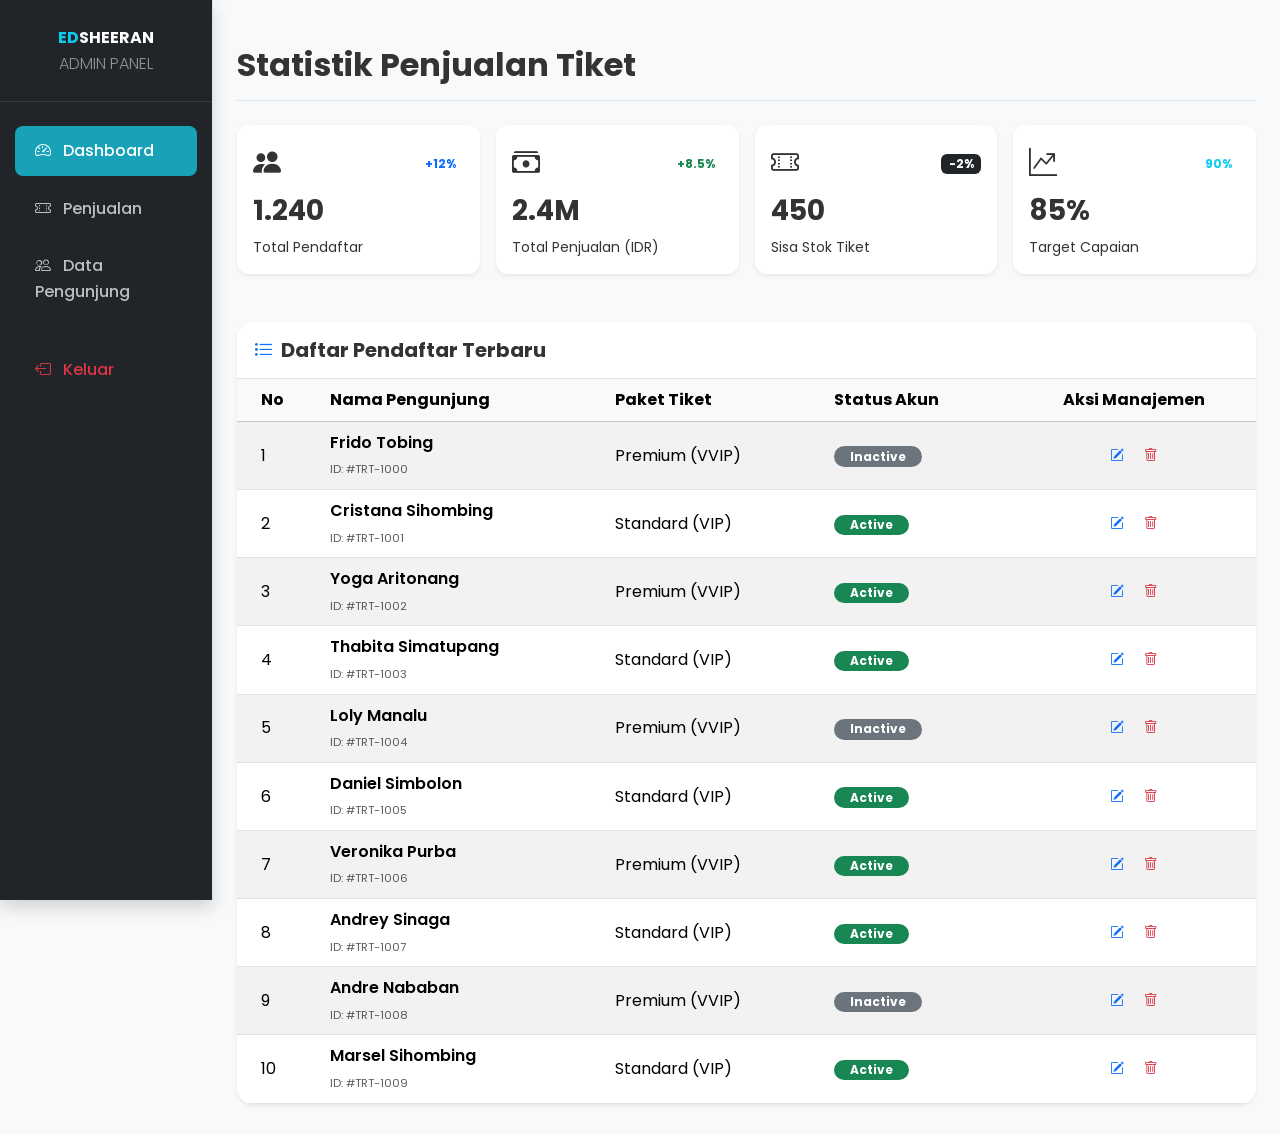
==== dashboard.html @ 990b34ba "Tugas Kelompok 2" ====
<!DOCTYPE html>
<html lang="id">
<head>
    <!-- Pengaturan Meta Data (Sekarang menggunakan self-closing /> untuk menghindari error JSX) -->
    <meta charset="UTF-8" />
    <meta name="viewport" content="width=device-width, initial-scale=1.0" />
    <title>Dashboard Admin - Ed Sheeran Tarutung</title>
    
    <!-- Bootstrap CSS -->
    <link href="https://cdn.jsdelivr.net/npm/bootstrap@5.3.0/dist/css/bootstrap.min.css" rel="stylesheet" />
    <!-- Icon Bootstrap untuk visualisasi menu dan kartu -->
    <link rel="stylesheet" href="https://cdn.jsdelivr.net/npm/bootstrap-icons@1.11.0/font/bootstrap-icons.css" />
    <!-- Google Font Poppins -->
    <link href="https://fonts.googleapis.com/css2?family=Poppins:wght@400;600;700&display=swap" rel="stylesheet" />
    <!-- Link CSS Custom -->
    <link rel="stylesheet" href="css/style.css" />
</head>
<body>

    <div class="container-fluid">
        <div class="row">
            <!-- Sidebar (Sisi Kiri, col-md-3) -->
            <nav class="col-md-3 col-lg-2 sidebar d-md-block collapse border-end shadow" id="sidebarMenu">
                <div class="brand-logo text-center">
                    <span class="text-info">ED</span>SHEERAN <br />
                    <small class="fw-light fs-6 text-white-50">ADMIN PANEL</small>
                </div>
                
                <!-- Navigasi Menu Vertikal -->
                <nav class="nav flex-column mb-4">
                    <a class="nav-link-custom active" href="#"><i class="bi bi-speedometer2 me-2"></i> Dashboard</a>
                    <a class="nav-link-custom" href="#"><i class="bi bi-ticket-perforated me-2"></i> Penjualan</a>
                    <a class="nav-link-custom" href="#"><i class="bi bi-people me-2"></i> Data Pengunjung</a>
                    <a class="nav-link-custom mt-4 text-danger" href="index.html"><i class="bi bi-box-arrow-left me-2"></i> Keluar</a>
                </nav>
            </nav>

            <!-- Bagian Konten Utama (Sisi Kanan, col-md-9) -->
            <main class="col-md-9 ms-sm-auto col-lg-10 px-md-4 main-content">
                <div class="d-flex justify-content-between flex-wrap align-items-center pt-3 pb-2 mb-4 border-bottom">
                    <h2 class="fw-bold">Statistik Penjualan Tiket</h2>
                </div>

                <!-- Bagian Kartu Statistik (Kriteria Tugas 3: Minimal 4 kartu) -->
                <div class="row g-3 mb-5">
                    <!-- Kartu: Total Pengguna -->
                    <div class="col-6 col-md-3">
                        <div class="card card-stat bg-primary text-white p-3 shadow-sm">
                            <div class="d-flex justify-content-between align-items-center mb-2">
                                <i class="bi bi-people-fill fs-3"></i>
                                <span class="badge bg-white text-primary">+12%</span>
                            </div>
                            <h3 class="fw-bold">1.240</h3>
                            <small>Total Pendaftar</small>
                        </div>
                    </div>
                    
                    <!-- Kartu: Total Penjualan -->
                    <div class="col-6 col-md-3">
                        <div class="card card-stat bg-success text-white p-3 shadow-sm">
                            <div class="d-flex justify-content-between align-items-center mb-2">
                                <i class="bi bi-cash-stack fs-3"></i>
                                <span class="badge bg-white text-success">+8.5%</span>
                            </div>
                            <h3 class="fw-bold">2.4M</h3>
                            <small>Total Penjualan (IDR)</small>
                        </div>
                    </div>
                    
                    <!-- Kartu: Sisa Tiket -->
                    <div class="col-6 col-md-3">
                        <div class="card card-stat bg-warning text-dark p-3 shadow-sm">
                            <div class="d-flex justify-content-between align-items-center mb-2">
                                <i class="bi bi-ticket-perforated fs-3"></i>
                                <span class="badge bg-dark text-white">-2%</span>
                            </div>
                            <h3 class="fw-bold">450</h3>
                            <small>Sisa Stok Tiket</small>
                        </div>
                    </div>
                    
                    <!-- Kartu: Target Capaian -->
                    <div class="col-6 col-md-3">
                        <div class="card card-stat bg-info text-white p-3 shadow-sm">
                            <div class="d-flex justify-content-between align-items-center mb-2">
                                <i class="bi bi-graph-up-arrow fs-3"></i>
                                <span class="badge bg-white text-info">90%</span>
                            </div>
                            <h3 class="fw-bold">85%</h3>
                            <small>Target Capaian</small>
                        </div>
                    </div>
                </div>

                <!-- Bagian Tabel Data Pengunjung (Kriteria Tugas 3: Table striped, hover, responsive) -->
                <div class="card shadow-sm border-0 rounded-4 overflow-hidden">
                    <div class="card-header bg-white py-3 border-bottom">
                        <h5 class="mb-0 fw-bold"><i class="bi bi-list-task me-2 text-primary"></i>Daftar Pendaftar Terbaru</h5>
                    </div>
                    
                    <!-- Pembungkus Tabel agar Responsif di Layar Kecil -->
                    <div class="table-responsive">
                        <table class="table table-striped table-hover mb-0 align-middle">
                            <thead class="table-light">
                                <tr>
                                    <th class="ps-4">No</th>
                                    <th>Nama Pengunjung</th>
                                    <th>Paket Tiket</th>
                                    <th>Status Akun</th>
                                    <th class="text-center">Aksi Manajemen</th>
                                </tr>
                            </thead>
                            <!-- Baris tabel diisi otomatis oleh JavaScript -->
                            <tbody id="pendaftarTable"></tbody>
                        </table>
                    </div>
                </div>
            </main>
        </div>
    </div>

    <!-- Bootstrap Bundle JS -->
    <script src="https://cdn.jsdelivr.net/npm/bootstrap@5.3.0/dist/js/bootstrap.bundle.min.js"></script>
    
    <!-- Script untuk Menghasilkan Baris Tabel Contoh (Minimal 10 baris) -->
    <script>
        // Memastikan DOM siap sebelum menjalankan script
        document.addEventListener('DOMContentLoaded', function() {
            const table = document.getElementById('pendaftarTable');
            
            // Daftar nama asli untuk pendaftar
            const daftarNama = [
                "Frido Tobing",
                "Cristana Sihombing",
                "Yoga Aritonang",
                "Thabita Simatupang",
                "Loly Manalu",
                "Daniel Simbolon",
                "Veronika Purba",
                "Andrey Sinaga",
                "Andre Nababan",
                "Marsel Sihombing"
            ];

            // Melakukan perulangan untuk membuat 10 baris data
            for(let i=0; i<daftarNama.length; i++) {
                // Penentuan status pendaftar secara selang-seling
                const statusText = i % 4 === 0 ? 'Inactive' : 'Active';
                const badgeClass = statusText === 'Active' ? 'bg-success' : 'bg-secondary';
                
                table.innerHTML += `
                    <tr>
                        <td class="ps-4">${i+1}</td>
                        <td>
                            <div class="fw-semibold">${daftarNama[i]}</div>
                            <small class="text-muted text-uppercase" style="font-size: 0.7rem;">ID: #TRT-${1000+i}</small>
                        </td>
                        <td>${i % 2 === 0 ? 'Premium (VVIP)' : 'Standard (VIP)'}</td>
                        <td><span class="badge ${badgeClass} rounded-pill px-3">${statusText}</span></td>
                        <td class="text-center">
                            <button class="btn btn-sm btn-outline-primary border-0" title="Edit Data"><i class="bi bi-pencil-square"></i></button>
                            <button class="btn btn-sm btn-outline-danger border-0" title="Hapus Data"><i class="bi bi-trash"></i></button>
                        </td>
                    </tr>
                `;
            }
        });
    </script>
</body>
</html>
---- css/style.css ----
/* FILE: style.css
   KETERANGAN: Pusat pengaturan gaya (styling) untuk seluruh halaman web.
   TERHUBUNG KE: index.html, form_pendaftaran.html, dan dashboard.html
*/

/* --- 1. VARIABEL & PENGATURAN DASAR --- */
:root {
    --primary-color: #17a2b8;   /* Warna biru info */
    --secondary-color: #1a1a1a; /* Warna hitam pekat */
    --accent-color: #ffc107;    /* Warna kuning aksen */
}

body {
    font-family: 'Poppins', sans-serif;
    color: #333;
    line-height: 1.6;
    background-color: #f8f9fa; /* Latar belakang default untuk halaman form & dashboard */
}

/* --- 2. PENGATURAN BACKGROUND LANDING PAGE --- */
/* Class ini dipasang di tag <body> pada index.html agar gambar menutupi seluruh halaman dasar */
body.bg-full-image {
    background: linear-gradient(rgba(0,0,0,0.7), rgba(0,0,0,0.7)), 
                url('../img/hero-bg.jpg'); 
    background-size: cover;
    background-position: center center;
    background-attachment: fixed; /* Gambar diam saat halaman di-scroll */
    background-repeat: no-repeat;
    color: white; /* Mengubah teks dasar menjadi putih agar kontras dengan background gelap */
}

/* Fallback jika gambar tidak ada */
body.bg-full-image:not([style*="url"]) {
    background-color: #2c3e50;
}

/* --- 3. GAYA NAVBAR (NAVIGASI) --- */
.navbar {
    transition: all 0.5s ease-in-out;
    padding: 20px 0;
}

.navbar.navbar-scrolled {
    background-color: var(--secondary-color) !important;
    padding: 10px 0;
    box-shadow: 0 4px 12px rgba(0,0,0,0.5);
}

.navbar-brand {
    font-size: 1.5rem;
    letter-spacing: 1px;
}

/* --- 4. GAYA HERO SECTION --- */
.hero-section {
    height: 100vh; /* Tinggi penuh 1 layar */
    display: flex;
    align-items: center;
    /* Background sudah dipindah ke body.bg-full-image */
}

.hero-title {
    font-weight: 800;
    text-shadow: 2px 2px 4px rgba(0,0,0,0.5);
}

/* --- 5. GAYA KARTU (CARD) --- */
.card {
    border: none;
    transition: all 0.3s ease;
    border-radius: 20px;
    overflow: hidden;
    /* Kartu diatur eksplisit menjadi putih agar tidak transparan */
    background-color: #ffffff !important; 
    color: #333 !important; /* Teks di dalam kartu tetap gelap */
}

.card:hover {
    transform: translateY(-15px);
    box-shadow: 0 15px 30px rgba(0,0,0,0.3);
}

.card-img-top {
    height: 220px;
    object-fit: cover;
}

.btn-rounded {
    border-radius: 50px;
    padding: 10px 30px;
    font-weight: 600;
}

/* --- 6. GAYA HALAMAN PENDAFTARAN (form_pendaftaran.html) --- */
.registration-container {
    padding: 100px 0 50px;
}

.registration-card {
    background: white;
    border-radius: 20px;
    padding: 40px;
    box-shadow: 0 10px 30px rgba(0,0,0,0.05);
}

.form-label {
    font-weight: 600;
    margin-bottom: 0.5rem;
}

/* --- 7. GAYA SIDEBAR DASHBOARD (dashboard.html) --- */
.sidebar {
    position: fixed;
    top: 0;
    bottom: 0;
    left: 0;
    z-index: 100;
    padding: 0;
    background-color: #212529;
    color: white;
    min-height: 100vh;
}

.brand-logo {
    padding: 25px;
    font-weight: 700;
    border-bottom: 1px solid rgba(255, 255, 255, 0.1);
    margin-bottom: 20px;
}

.nav-link-custom {
    font-weight: 500;
    color: rgba(255, 255, 255, 0.7);
    padding: 12px 20px;
    text-decoration: none;
    display: block;
    margin: 4px 15px;
    border-radius: 8px;
    transition: 0.2s;
}

.nav-link-custom:hover, .nav-link-custom.active {
    color: #fff;
    background-color: var(--primary-color);
}

.main-content {
    padding: 30px;
}

.card-stat {
    border-radius: 12px;
    border: none;
    transition: transform 0.2s;
}

.card-stat:hover {
    transform: scale(1.05);
}

@media (max-width: 767.98px) {
    .sidebar { 
        position: static;
        min-height: auto;
    }
}

/* --- 8. UTILITAS SECTION --- */
section {
    padding: 80px 0;
}

.section-title {
    font-weight: 700;
    position: relative;
    padding-bottom: 15px;
    margin-bottom: 30px;
    color: white; /* Judul section di landing page menjadi putih */
}

.section-title::after {
    content: '';
    position: absolute;
    bottom: 0;
    left: 50%;
    transform: translateX(-50%);
    width: 80px;
    height: 4px;
    background-color: var(--primary-color);
}
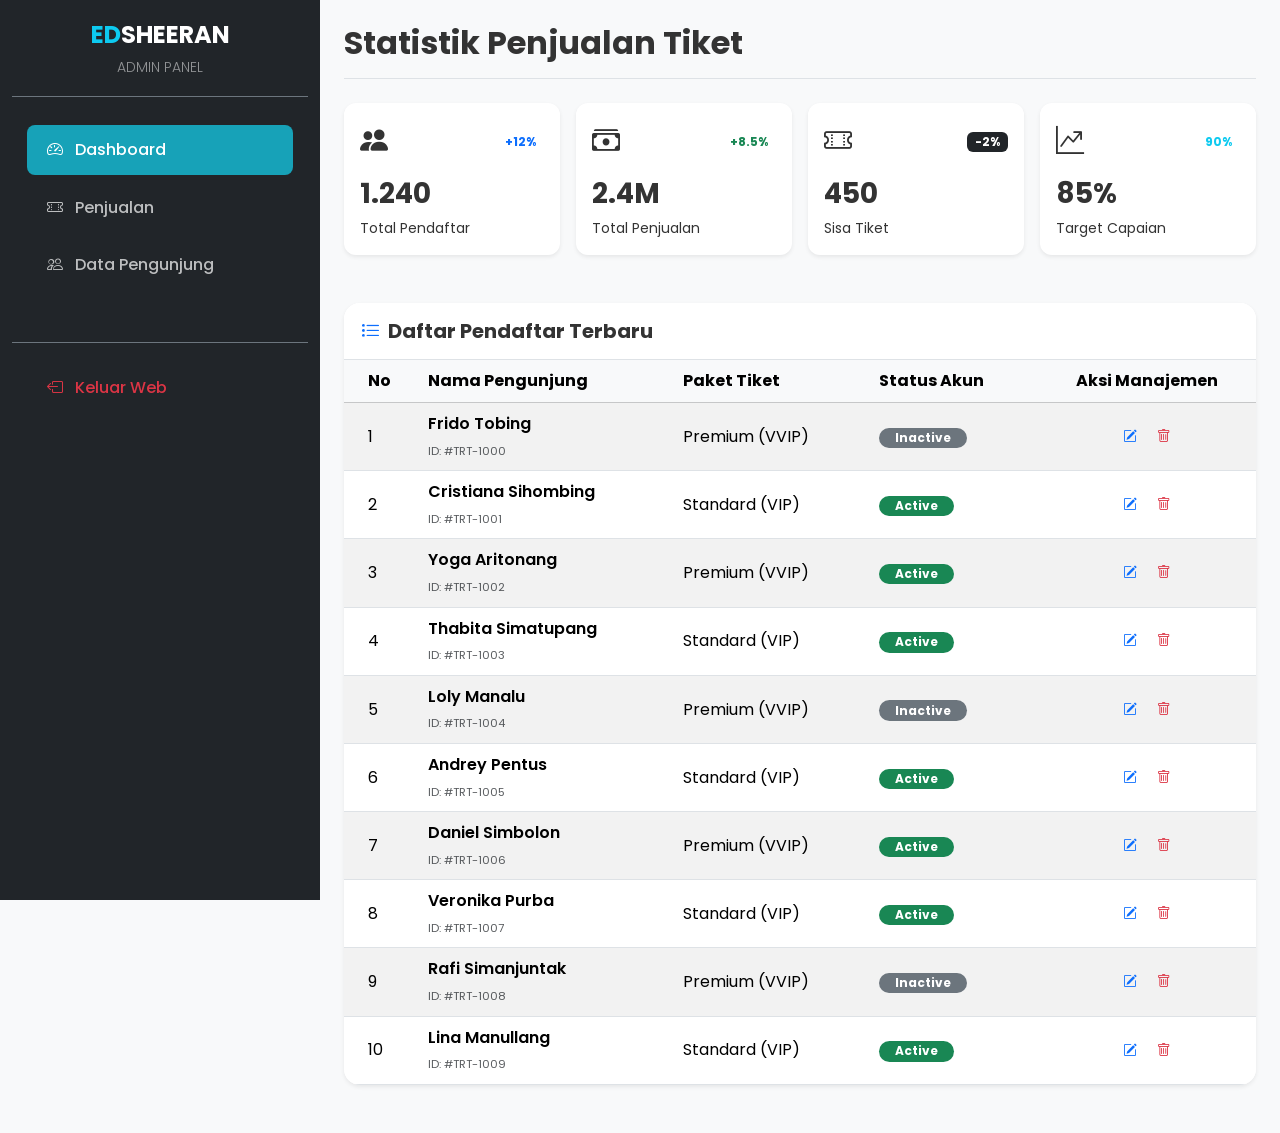
==== commit 6efcedb6: "Perbaikan lagi" ====
--- a/dashboard.html
+++ b/dashboard.html
@@ -1,104 +1,133 @@
 <!DOCTYPE html>
 <html lang="id">
 <head>
-    <!-- Pengaturan Meta Data (Sekarang menggunakan self-closing /> untuk menghindari error JSX) -->
-    <meta charset="UTF-8" />
-    <meta name="viewport" content="width=device-width, initial-scale=1.0" />
+    <!-- Pengaturan Meta Data W3C Valid (Tanpa trailing slash) -->
+    <meta charset="UTF-8">
+    <meta name="viewport" content="width=device-width, initial-scale=1.0">
     <title>Dashboard Admin - Ed Sheeran Tarutung</title>
     
-    <!-- Bootstrap CSS -->
-    <link href="https://cdn.jsdelivr.net/npm/bootstrap@5.3.0/dist/css/bootstrap.min.css" rel="stylesheet" />
-    <!-- Icon Bootstrap untuk visualisasi menu dan kartu -->
-    <link rel="stylesheet" href="https://cdn.jsdelivr.net/npm/bootstrap-icons@1.11.0/font/bootstrap-icons.css" />
-    <!-- Google Font Poppins -->
-    <link href="https://fonts.googleapis.com/css2?family=Poppins:wght@400;600;700&display=swap" rel="stylesheet" />
-    <!-- Link CSS Custom -->
-    <link rel="stylesheet" href="css/style.css" />
+    <!-- Memanggil CSS Bootstrap 5 -->
+    <link href="https://cdn.jsdelivr.net/npm/bootstrap@5.3.0/dist/css/bootstrap.min.css" rel="stylesheet">
+    <!-- Icon Bootstrap -->
+    <link rel="stylesheet" href="https://cdn.jsdelivr.net/npm/bootstrap-icons@1.11.0/font/bootstrap-icons.css">
+    <!-- Font Poppins -->
+    <link href="https://fonts.googleapis.com/css2?family=Poppins:wght@400;600;700&display=swap" rel="stylesheet">
+    <!-- CSS Custom -->
+    <link rel="stylesheet" href="css/style.css">
 </head>
-<body>
+<body class="bg-light">
+
+    <!-- TOMBOL TOGGLE KHUSUS MOBILE (< 768px) -->
+    <!-- Header ini hanya muncul di mobile (d-md-none) untuk memunculkan/menyembunyikan sidebar -->
+    <header class="navbar navbar-dark sticky-top bg-dark flex-md-nowrap p-0 shadow d-md-none">
+        <a class="navbar-brand col-md-3 col-lg-2 me-0 px-3 fs-6 fw-bold" href="#">ADMIN PANEL</a>
+        <button class="navbar-toggler position-absolute d-md-none collapsed" type="button" data-bs-toggle="collapse" data-bs-target="#sidebarMenu" aria-controls="sidebarMenu" aria-expanded="false" aria-label="Toggle navigation">
+            <span class="navbar-toggler-icon"></span>
+        </button>
+    </header>
 
     <div class="container-fluid">
         <div class="row">
-            <!-- Sidebar (Sisi Kiri, col-md-3) -->
-            <nav class="col-md-3 col-lg-2 sidebar d-md-block collapse border-end shadow" id="sidebarMenu">
-                <div class="brand-logo text-center">
-                    <span class="text-info">ED</span>SHEERAN <br />
-                    <small class="fw-light fs-6 text-white-50">ADMIN PANEL</small>
+            <!-- SIDEBAR: Sesuai kriteria (col-md-3, background gelap, teks putih, bisa di-collapse di mobile) -->
+            <nav id="sidebarMenu" class="col-md-3 d-md-block bg-dark text-white sidebar collapse">
+                <div class="position-sticky pt-3">
+                    <!-- Logo / Brand di Sidebar (Disembunyikan di header mobile agar tidak ganda) -->
+                    <div class="brand-logo text-center d-none d-md-block pb-3 mb-4 border-bottom border-secondary">
+                        <span class="text-info fs-4 fw-bold">ED</span><span class="fs-4 fw-bold">SHEERAN</span><br>
+                        <small class="fw-light text-white-50">ADMIN PANEL</small>
+                    </div>
+
+                    <!-- Menu Navigasi Vertikal -->
+                    <ul class="nav flex-column mb-auto">
+                        <li class="nav-item">
+                            <a class="nav-link-custom active" aria-current="page" href="#">
+                                <i class="bi bi-speedometer2 me-2"></i> Dashboard
+                            </a>
+                        </li>
+                        <li class="nav-item">
+                            <a class="nav-link-custom" href="#">
+                                <i class="bi bi-ticket-perforated me-2"></i> Penjualan
+                            </a>
+                        </li>
+                        <li class="nav-item">
+                            <a class="nav-link-custom" href="#">
+                                <i class="bi bi-people me-2"></i> Data Pengunjung
+                            </a>
+                        </li>
+                    </ul>
+
+                    <!-- Menu Keluar di bawah -->
+                    <ul class="nav flex-column mt-5 pt-3 border-top border-secondary">
+                        <li class="nav-item">
+                            <a class="nav-link-custom text-danger" href="index.html">
+                                <i class="bi bi-box-arrow-left me-2"></i> Keluar Web
+                            </a>
+                        </li>
+                    </ul>
                 </div>
-                
-                <!-- Navigasi Menu Vertikal -->
-                <nav class="nav flex-column mb-4">
-                    <a class="nav-link-custom active" href="#"><i class="bi bi-speedometer2 me-2"></i> Dashboard</a>
-                    <a class="nav-link-custom" href="#"><i class="bi bi-ticket-perforated me-2"></i> Penjualan</a>
-                    <a class="nav-link-custom" href="#"><i class="bi bi-people me-2"></i> Data Pengunjung</a>
-                    <a class="nav-link-custom mt-4 text-danger" href="index.html"><i class="bi bi-box-arrow-left me-2"></i> Keluar</a>
-                </nav>
             </nav>
 
-            <!-- Bagian Konten Utama (Sisi Kanan, col-md-9) -->
-            <main class="col-md-9 ms-sm-auto col-lg-10 px-md-4 main-content">
-                <div class="d-flex justify-content-between flex-wrap align-items-center pt-3 pb-2 mb-4 border-bottom">
-                    <h2 class="fw-bold">Statistik Penjualan Tiket</h2>
+            <!-- KONTEN UTAMA: Sesuai kriteria (col-md-9) -->
+            <main class="col-md-9 ms-sm-auto px-md-4 main-content">
+                <div class="d-flex justify-content-between flex-wrap align-items-center pt-4 pb-2 mb-4 border-bottom">
+                    <!-- H1 untuk standar hierarki SEO W3C -->
+                    <h1 class="fw-bold h2">Statistik Penjualan Tiket</h1>
                 </div>
 
-                <!-- Bagian Kartu Statistik (Kriteria Tugas 3: Minimal 4 kartu) -->
+                <!-- KARTU STATISTIK (Minimal 4) -->
                 <div class="row g-3 mb-5">
-                    <!-- Kartu: Total Pengguna -->
                     <div class="col-6 col-md-3">
-                        <div class="card card-stat bg-primary text-white p-3 shadow-sm">
+                        <div class="card card-stat bg-primary text-white p-3 shadow-sm h-100">
                             <div class="d-flex justify-content-between align-items-center mb-2">
                                 <i class="bi bi-people-fill fs-3"></i>
                                 <span class="badge bg-white text-primary">+12%</span>
                             </div>
-                            <h3 class="fw-bold">1.240</h3>
+                            <div class="fs-3 fw-bold">1.240</div>
                             <small>Total Pendaftar</small>
                         </div>
                     </div>
                     
-                    <!-- Kartu: Total Penjualan -->
                     <div class="col-6 col-md-3">
-                        <div class="card card-stat bg-success text-white p-3 shadow-sm">
+                        <div class="card card-stat bg-success text-white p-3 shadow-sm h-100">
                             <div class="d-flex justify-content-between align-items-center mb-2">
                                 <i class="bi bi-cash-stack fs-3"></i>
                                 <span class="badge bg-white text-success">+8.5%</span>
                             </div>
-                            <h3 class="fw-bold">2.4M</h3>
-                            <small>Total Penjualan (IDR)</small>
+                            <div class="fs-3 fw-bold">2.4M</div>
+                            <small>Total Penjualan</small>
                         </div>
                     </div>
                     
-                    <!-- Kartu: Sisa Tiket -->
                     <div class="col-6 col-md-3">
-                        <div class="card card-stat bg-warning text-dark p-3 shadow-sm">
+                        <div class="card card-stat bg-warning text-dark p-3 shadow-sm h-100">
                             <div class="d-flex justify-content-between align-items-center mb-2">
                                 <i class="bi bi-ticket-perforated fs-3"></i>
                                 <span class="badge bg-dark text-white">-2%</span>
                             </div>
-                            <h3 class="fw-bold">450</h3>
-                            <small>Sisa Stok Tiket</small>
+                            <div class="fs-3 fw-bold">450</div>
+                            <small>Sisa Tiket</small>
                         </div>
                     </div>
                     
-                    <!-- Kartu: Target Capaian -->
                     <div class="col-6 col-md-3">
-                        <div class="card card-stat bg-info text-white p-3 shadow-sm">
+                        <div class="card card-stat bg-info text-white p-3 shadow-sm h-100">
                             <div class="d-flex justify-content-between align-items-center mb-2">
                                 <i class="bi bi-graph-up-arrow fs-3"></i>
                                 <span class="badge bg-white text-info">90%</span>
                             </div>
-                            <h3 class="fw-bold">85%</h3>
+                            <div class="fs-3 fw-bold">85%</div>
                             <small>Target Capaian</small>
                         </div>
                     </div>
                 </div>
 
-                <!-- Bagian Tabel Data Pengunjung (Kriteria Tugas 3: Table striped, hover, responsive) -->
-                <div class="card shadow-sm border-0 rounded-4 overflow-hidden">
+                <!-- TABEL DATA (10 Baris, Aksi, Hover, Striped, Responsive) -->
+                <div class="card shadow-sm border-0 rounded-4 overflow-hidden mb-5">
                     <div class="card-header bg-white py-3 border-bottom">
-                        <h5 class="mb-0 fw-bold"><i class="bi bi-list-task me-2 text-primary"></i>Daftar Pendaftar Terbaru</h5>
+                        <!-- H2 melanjutkan hierarki dari H1 di atas -->
+                        <h2 class="mb-0 fw-bold h5"><i class="bi bi-list-task me-2 text-primary"></i>Daftar Pendaftar Terbaru</h2>
                     </div>
                     
-                    <!-- Pembungkus Tabel agar Responsif di Layar Kecil -->
                     <div class="table-responsive">
                         <table class="table table-striped table-hover mb-0 align-middle">
                             <thead class="table-light">
@@ -110,7 +139,7 @@
                                     <th class="text-center">Aksi Manajemen</th>
                                 </tr>
                             </thead>
-                            <!-- Baris tabel diisi otomatis oleh JavaScript -->
+                            <!-- Data akan dimuat otomatis oleh JavaScript -->
                             <tbody id="pendaftarTable"></tbody>
                         </table>
                     </div>
@@ -121,30 +150,17 @@
 
     <!-- Bootstrap Bundle JS -->
     <script src="https://cdn.jsdelivr.net/npm/bootstrap@5.3.0/dist/js/bootstrap.bundle.min.js"></script>
-    
-    <!-- Script untuk Menghasilkan Baris Tabel Contoh (Minimal 10 baris) -->
     <script>
-        // Memastikan DOM siap sebelum menjalankan script
+        // DOMContentLoaded memastikan script berjalan setelah HTML dirender penuh
         document.addEventListener('DOMContentLoaded', function() {
             const table = document.getElementById('pendaftarTable');
-            
-            // Daftar nama asli untuk pendaftar
             const daftarNama = [
-                "Frido Tobing",
-                "Cristana Sihombing",
-                "Yoga Aritonang",
-                "Thabita Simatupang",
-                "Loly Manalu",
-                "Daniel Simbolon",
-                "Veronika Purba",
-                "Andrey Sinaga",
-                "Andre Nababan",
-                "Marsel Sihombing"
+                "Frido Tobing", "Cristiana Sihombing", "Yoga Aritonang", "Thabita Simatupang", "Loly Manalu",
+                "Andrey Pentus", "Daniel Simbolon", "Veronika Purba", "Rafi Simanjuntak", "Lina Manullang"
             ];
 
-            // Melakukan perulangan untuk membuat 10 baris data
+            // Loop 10x untuk membuat 10 baris data sesuai array daftarNama
             for(let i=0; i<daftarNama.length; i++) {
-                // Penentuan status pendaftar secara selang-seling
                 const statusText = i % 4 === 0 ? 'Inactive' : 'Active';
                 const badgeClass = statusText === 'Active' ? 'bg-success' : 'bg-secondary';
                 
@@ -158,6 +174,7 @@
                         <td>${i % 2 === 0 ? 'Premium (VVIP)' : 'Standard (VIP)'}</td>
                         <td><span class="badge ${badgeClass} rounded-pill px-3">${statusText}</span></td>
                         <td class="text-center">
+                            <!-- Tombol Edit & Hapus -->
                             <button class="btn btn-sm btn-outline-primary border-0" title="Edit Data"><i class="bi bi-pencil-square"></i></button>
                             <button class="btn btn-sm btn-outline-danger border-0" title="Hapus Data"><i class="bi bi-trash"></i></button>
                         </td>
--- a/css/style.css
+++ b/css/style.css
@@ -1,40 +1,31 @@
-/* FILE: style.css
-   KETERANGAN: Pusat pengaturan gaya (styling) untuk seluruh halaman web.
-   TERHUBUNG KE: index.html, form_pendaftaran.html, dan dashboard.html
-*/
-
-/* --- 1. VARIABEL & PENGATURAN DASAR --- */
+/* --- PENGATURAN DASAR & VARIABEL --- */
 :root {
-    --primary-color: #17a2b8;   /* Warna biru info */
-    --secondary-color: #1a1a1a; /* Warna hitam pekat */
-    --accent-color: #ffc107;    /* Warna kuning aksen */
+    --primary-color: #17a2b8;
+    --secondary-color: #1a1a1a;
+    --accent-color: #ffc107;
 }
 
 body {
     font-family: 'Poppins', sans-serif;
     color: #333;
     line-height: 1.6;
-    background-color: #f8f9fa; /* Latar belakang default untuk halaman form & dashboard */
 }
 
-/* --- 2. PENGATURAN BACKGROUND LANDING PAGE --- */
-/* Class ini dipasang di tag <body> pada index.html agar gambar menutupi seluruh halaman dasar */
+/* --- BACKGROUND LANDING PAGE KHUSUS (index.html) --- */
 body.bg-full-image {
     background: linear-gradient(rgba(0,0,0,0.7), rgba(0,0,0,0.7)), 
                 url('../img/hero-bg.jpg'); 
     background-size: cover;
     background-position: center center;
-    background-attachment: fixed; /* Gambar diam saat halaman di-scroll */
+    background-attachment: fixed;
     background-repeat: no-repeat;
-    color: white; /* Mengubah teks dasar menjadi putih agar kontras dengan background gelap */
+    color: white; 
 }
-
-/* Fallback jika gambar tidak ada */
 body.bg-full-image:not([style*="url"]) {
     background-color: #2c3e50;
 }
 
-/* --- 3. GAYA NAVBAR (NAVIGASI) --- */
+/* --- NAVBAR (index.html & form_pendaftaran.html) --- */
 .navbar {
     transition: all 0.5s ease-in-out;
     padding: 20px 0;
@@ -51,12 +42,11 @@
     letter-spacing: 1px;
 }
 
-/* --- 4. GAYA HERO SECTION --- */
+/* --- HERO SECTION --- */
 .hero-section {
-    height: 100vh; /* Tinggi penuh 1 layar */
+    height: 100vh;
     display: flex;
     align-items: center;
-    /* Background sudah dipindah ke body.bg-full-image */
 }
 
 .hero-title {
@@ -64,15 +54,14 @@
     text-shadow: 2px 2px 4px rgba(0,0,0,0.5);
 }
 
-/* --- 5. GAYA KARTU (CARD) --- */
+/* --- CARD KOMPONEN (Tugas 1 & Tugas 3) --- */
 .card {
     border: none;
     transition: all 0.3s ease;
     border-radius: 20px;
     overflow: hidden;
-    /* Kartu diatur eksplisit menjadi putih agar tidak transparan */
     background-color: #ffffff !important; 
-    color: #333 !important; /* Teks di dalam kartu tetap gelap */
+    color: #333 !important;
 }
 
 .card:hover {
@@ -91,7 +80,7 @@
     font-weight: 600;
 }
 
-/* --- 6. GAYA HALAMAN PENDAFTARAN (form_pendaftaran.html) --- */
+/* --- FORM PENDAFTARAN (Tugas 2) --- */
 .registration-container {
     padding: 100px 0 50px;
 }
@@ -108,24 +97,20 @@
     margin-bottom: 0.5rem;
 }
 
-/* --- 7. GAYA SIDEBAR DASHBOARD (dashboard.html) --- */
+/* --- LAYOUT SIDEBAR DASHBOARD (Tugas 3) --- */
+/* Menggunakan position sticky agar flow grid col-md-3 tetap rapi */
 .sidebar {
-    position: fixed;
+    position: sticky;
     top: 0;
-    bottom: 0;
-    left: 0;
-    z-index: 100;
-    padding: 0;
-    background-color: #212529;
-    color: white;
-    min-height: 100vh;
+    height: 100vh;
+    overflow-x: hidden;
+    overflow-y: auto; /* Bisa di-scroll jika menu terlalu panjang */
 }
 
-.brand-logo {
-    padding: 25px;
-    font-weight: 700;
-    border-bottom: 1px solid rgba(255, 255, 255, 0.1);
-    margin-bottom: 20px;
+/* Tombol hamburger hanya di layar <768px */
+.navbar-toggler {
+    right: 1rem;
+    top: 0.75rem;
 }
 
 .nav-link-custom {
@@ -145,9 +130,10 @@
 }
 
 .main-content {
-    padding: 30px;
+    min-height: 100vh;
 }
 
+/* Animasi untuk kartu statistik dashboard */
 .card-stat {
     border-radius: 12px;
     border: none;
@@ -158,14 +144,22 @@
     transform: scale(1.05);
 }
 
+/* Responsivitas Mobile untuk Dashboard */
 @media (max-width: 767.98px) {
+    /* Navbar header untuk mobile harus fixed di atas */
+    header.sticky-top {
+        position: sticky;
+        top: 0;
+        z-index: 1020;
+    }
     .sidebar { 
         position: static;
-        min-height: auto;
+        height: auto;
+        padding-top: 10px;
     }
 }
 
-/* --- 8. UTILITAS SECTION --- */
+/* --- UTILITAS SECTION --- */
 section {
     padding: 80px 0;
 }
@@ -175,7 +169,7 @@
     position: relative;
     padding-bottom: 15px;
     margin-bottom: 30px;
-    color: white; /* Judul section di landing page menjadi putih */
+    color: white; 
 }
 
 .section-title::after {
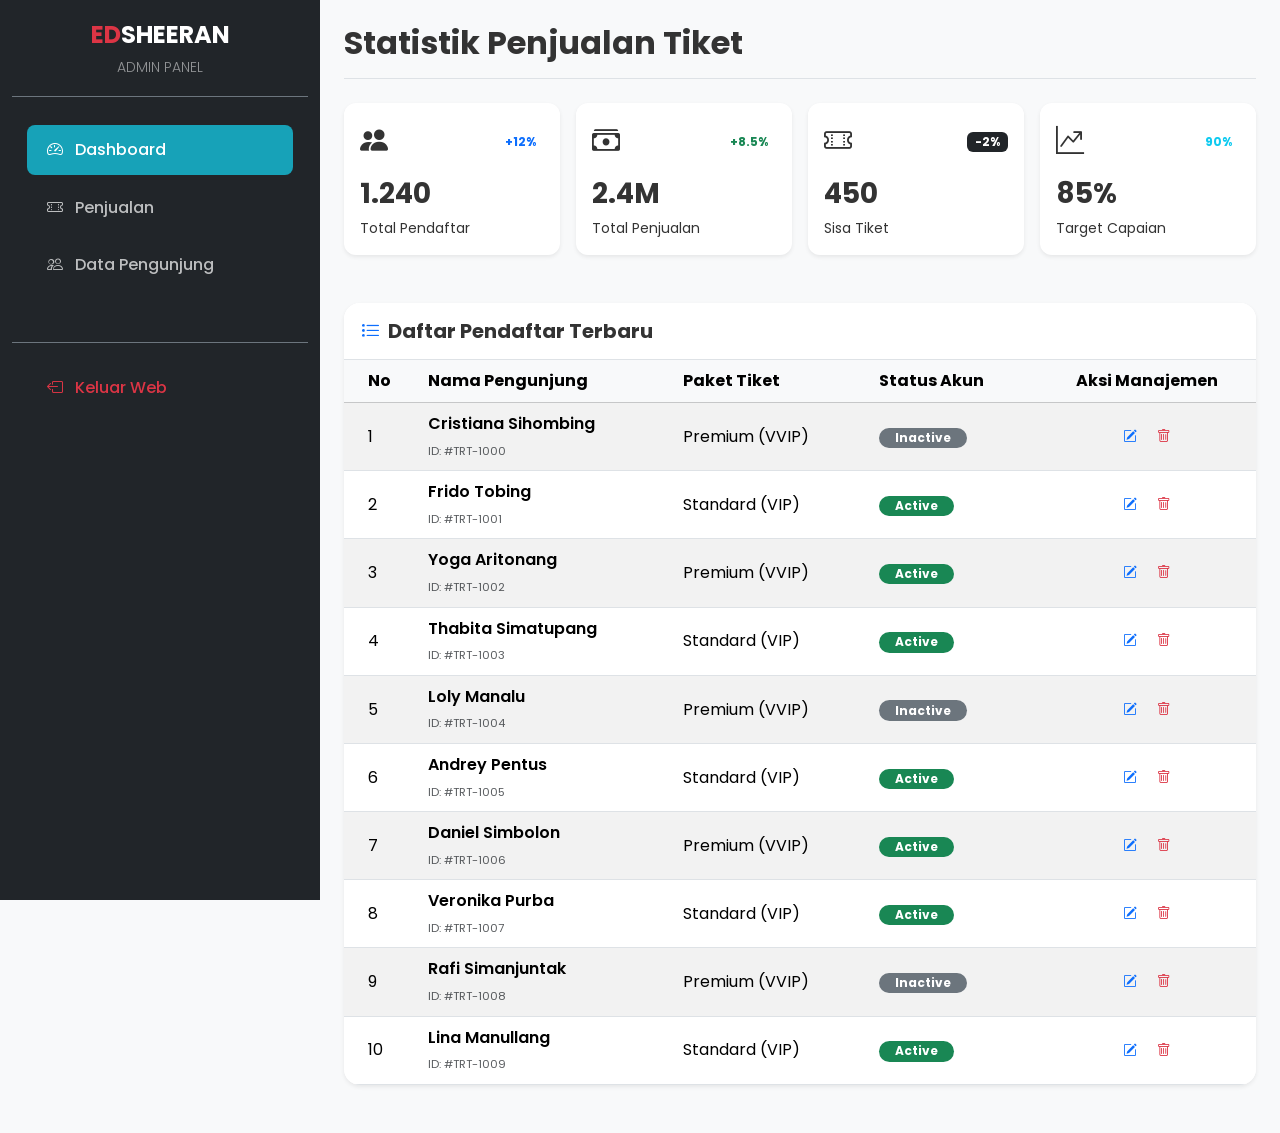
==== commit 81d8f9f9: "Kelompok 2 : Yoga, Frido, Cristiana" ====
--- a/dashboard.html
+++ b/dashboard.html
@@ -33,7 +33,7 @@
                 <div class="position-sticky pt-3">
                     <!-- Logo / Brand di Sidebar (Disembunyikan di header mobile agar tidak ganda) -->
                     <div class="brand-logo text-center d-none d-md-block pb-3 mb-4 border-bottom border-secondary">
-                        <span class="text-info fs-4 fw-bold">ED</span><span class="fs-4 fw-bold">SHEERAN</span><br>
+                        <span class="text-danger fs-4 fw-bold">ED</span><span class="fs-4 fw-bold">SHEERAN</span><br>
                         <small class="fw-light text-white-50">ADMIN PANEL</small>
                     </div>
 
@@ -155,7 +155,7 @@
         document.addEventListener('DOMContentLoaded', function() {
             const table = document.getElementById('pendaftarTable');
             const daftarNama = [
-                "Frido Tobing", "Cristiana Sihombing", "Yoga Aritonang", "Thabita Simatupang", "Loly Manalu",
+                "Cristiana Sihombing", "Frido Tobing", "Yoga Aritonang", "Thabita Simatupang", "Loly Manalu",
                 "Andrey Pentus", "Daniel Simbolon", "Veronika Purba", "Rafi Simanjuntak", "Lina Manullang"
             ];
 
